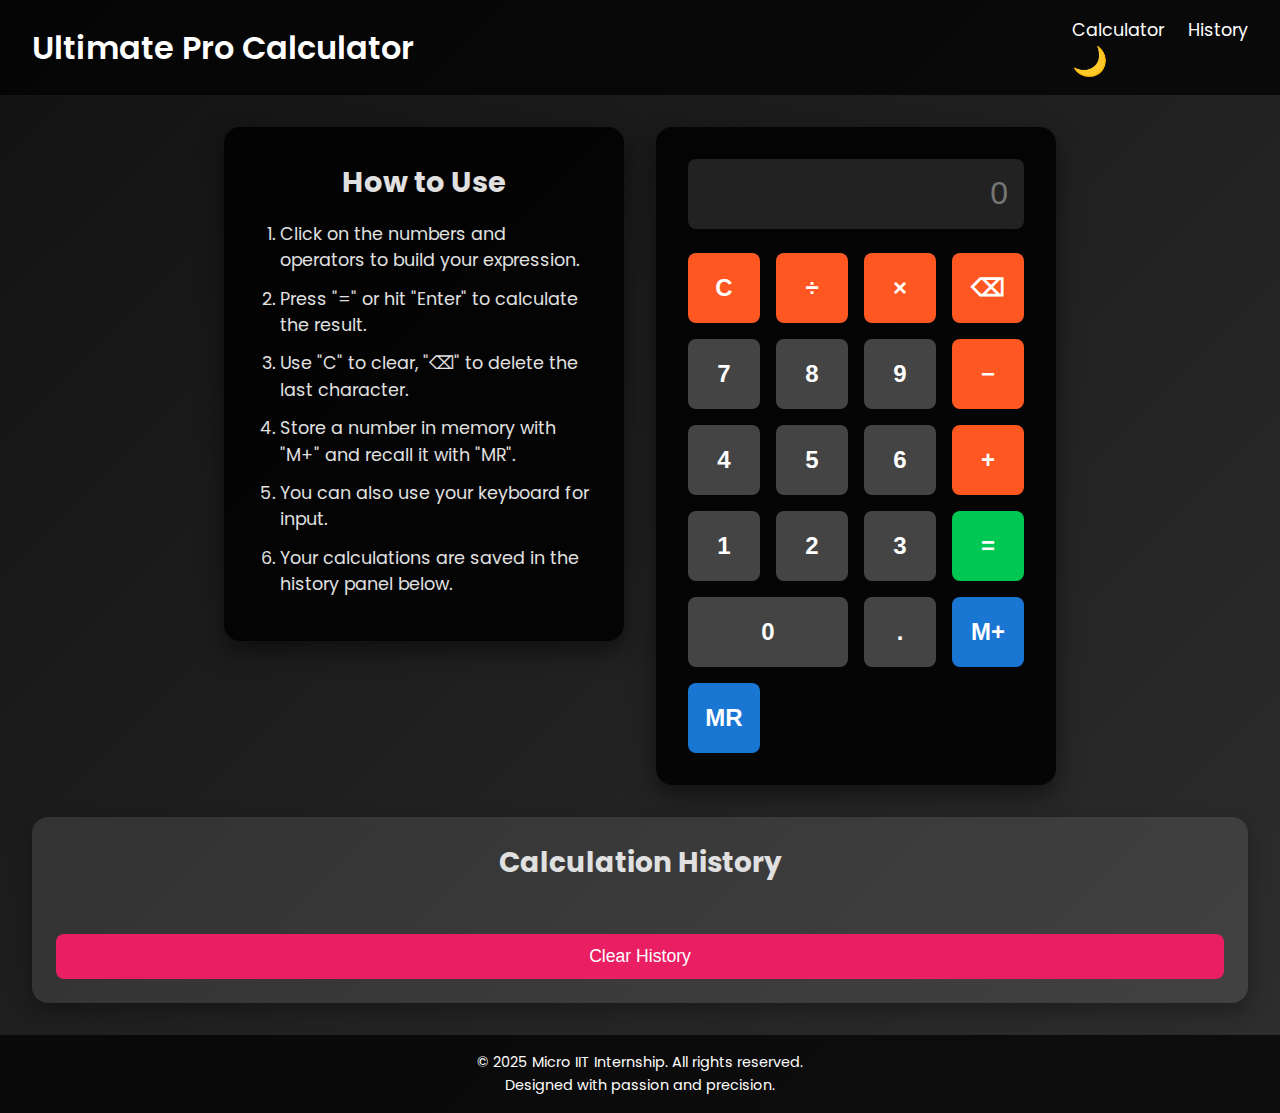
==== Calculator/index.html @ e93ee628 "Add files via upload" ====
<!DOCTYPE html>
<html lang="en">
<head>
  <meta charset="UTF-8" />
  <meta name="viewport" content="width=device-width, initial-scale=1.0" />
  <title>Ultimate Pro Calculator</title>
  <!-- Google Fonts -->
  <link href="https://fonts.googleapis.com/css2?family=Poppins:wght@300;400;600&display=swap" rel="stylesheet" />
  <link rel="stylesheet" href="style.css" />
</head>
<body class="dark-theme">
  <!-- HEADER WITH NAVIGATION -->
  <header>
    <div class="header-container">
      <h1 id="logo">Ultimate Pro Calculator</h1>
      <nav>
        <ul class="nav-list">
          <li><a href="#calculator-section">Calculator</a></li>
          <li><a href="#history-section">History</a></li>
        </ul>
        <button id="theme-toggle" aria-label="Toggle Theme" title="Switch between Dark and Light Mode">🌙</button>
      </nav>
    </div>
  </header>

  <!-- MAIN CONTENT -->
  <main>
    <div class="main-content">
      <!-- INSTRUCTIONS SIDEBAR (Left) -->
      <aside id="instructions-section" class="sidebar">
        <div class="instructions-container" role="complementary" aria-label="Instructions">
          <h2>How to Use</h2>
          <ol>
            <li>Click on the numbers and operators to build your expression.</li>
            <li>Press "=" or hit "Enter" to calculate the result.</li>
            <li>Use "C" to clear, "⌫" to delete the last character.</li>
            <li>Store a number in memory with "M+" and recall it with "MR".</li>
            <li>You can also use your keyboard for input.</li>
            <li>Your calculations are saved in the history panel below.</li>
          </ol>
        </div>
      </aside>

      <!-- CALCULATOR (Right) -->
      <section id="calculator-section">
        <div class="calculator-container" role="region" aria-label="Calculator">
          <input id="display" type="text" aria-label="Calculator display" disabled placeholder="0" />
          <div class="button-grid">
            <!-- Row 1 -->
            <button class="btn operator" data-value="C" title="Clear" aria-label="Clear" onclick="clearDisplay()">C</button>
            <button class="btn operator" data-value="/" title="Divide" aria-label="Divide" onclick="appendToDisplay('/')">÷</button>
            <button class="btn operator" data-value="*" title="Multiply" aria-label="Multiply" onclick="appendToDisplay('*')">×</button>
            <button class="btn operator" data-value="⌫" title="Delete Last" aria-label="Delete Last" onclick="deleteLast()">⌫</button>
            <!-- Row 2 -->
            <button class="btn" data-value="7" title="7" aria-label="7" onclick="appendToDisplay('7')">7</button>
            <button class="btn" data-value="8" title="8" aria-label="8" onclick="appendToDisplay('8')">8</button>
            <button class="btn" data-value="9" title="9" aria-label="9" onclick="appendToDisplay('9')">9</button>
            <button class="btn operator" data-value="-" title="Subtract" aria-label="Subtract" onclick="appendToDisplay('-')">−</button>
            <!-- Row 3 -->
            <button class="btn" data-value="4" title="4" aria-label="4" onclick="appendToDisplay('4')">4</button>
            <button class="btn" data-value="5" title="5" aria-label="5" onclick="appendToDisplay('5')">5</button>
            <button class="btn" data-value="6" title="6" aria-label="6" onclick="appendToDisplay('6')">6</button>
            <button class="btn operator" data-value="+" title="Add" aria-label="Add" onclick="appendToDisplay('+')">+</button>
            <!-- Row 4 -->
            <button class="btn" data-value="1" title="1" aria-label="1" onclick="appendToDisplay('1')">1</button>
            <button class="btn" data-value="2" title="2" aria-label="2" onclick="appendToDisplay('2')">2</button>
            <button class="btn" data-value="3" title="3" aria-label="3" onclick="appendToDisplay('3')">3</button>
            <button class="btn equals" data-value="=" title="Calculate" aria-label="Calculate" onclick="calculateResult()">=</button>
            <!-- Row 5 -->
            <button class="btn wide" data-value="0" title="0" aria-label="0" onclick="appendToDisplay('0')">0</button>
            <button class="btn" data-value="." title="Decimal" aria-label="Decimal" onclick="appendToDisplay('.')">.</button>
            <button class="btn memory" data-value="M+" title="Memory Store" aria-label="Memory Store" onclick="memoryStore()">M+</button>
            <button class="btn memory" data-value="MR" title="Memory Recall" aria-label="Memory Recall" onclick="memoryRecall()">MR</button>
          </div>
        </div>
      </section>
    </div>

    <!-- HISTORY PANEL BELOW MAIN CONTENT -->
    <section id="history-section">
      <div class="history-container" role="region" aria-label="Calculation History">
        <h2>Calculation History</h2>
        <ul id="history-list">
          <!-- History items will be appended here -->
        </ul>
        <button id="clear-history" onclick="clearHistory()">Clear History</button>
      </div>
    </section>
  </main>

  <!-- FOOTER -->
  <footer>
    <p>© 2025 Micro IIT Internship. All rights reserved.</p>
    <p>Designed with passion and precision.</p>
  </footer>

  <!-- SCRIPTS -->
  <script src="script.js"></script>
</body>
</html>
---- Calculator/style.css ----
/* ====================================================================
   Base Reset and Typography
==================================================================== */
* {
    margin: 0;
    padding: 0;
    box-sizing: border-box;
  }
  html {
    scroll-behavior: smooth;
  }
  body {
    font-family: 'Poppins', sans-serif;
    line-height: 1.6;
    transition: background-color 0.3s, color 0.3s;
    min-height: 100vh;
  }
  
  /* ====================================================================
     Themes
  ==================================================================== */
  body.dark-theme {
    background: linear-gradient(135deg, #121212, #2e2e2e);
    color: #e0e0e0;
  }
  body.light-theme {
    background: #f9f9f9;
    color: #333;
  }
  
  /* ====================================================================
     Header Styles
  ==================================================================== */
  header {
    background: rgba(0, 0, 0, 0.7);
    padding: 1rem 2rem;
    color: #fff;
  }
  .header-container {
    display: flex;
    justify-content: space-between;
    align-items: center;
  }
  #logo {
    font-size: 2rem;
    font-weight: 600;
  }
  .nav-list {
    list-style: none;
    display: flex;
    gap: 1.5rem;
    align-items: center;
  }
  .nav-list li a {
    color: #fff;
    text-decoration: none;
    font-size: 1.1rem;
    transition: color 0.2s;
  }
  .nav-list li a:hover {
    color: #ff5722;
  }
  #theme-toggle {
    background: transparent;
    border: none;
    font-size: 1.8rem;
    cursor: pointer;
    transition: transform 0.2s ease;
  }
  #theme-toggle:hover {
    transform: scale(1.15);
  }
  
  /* ====================================================================
     Main Layout
  ==================================================================== */
  main {
    padding: 2rem;
  }
  .main-content {
    display: flex;
    gap: 2rem;
    flex-wrap: wrap;
    justify-content: center;
  }
  
  /* ====================================================================
     Sidebar (Instructions) Styles
  ==================================================================== */
  .sidebar {
    flex: 1;
    min-width: 280px;
    max-width: 400px;
  }
  .instructions-container {
    background: rgba(0, 0, 0, 0.85);
    padding: 2rem;
    border-radius: 1rem;
    box-shadow: 0 10px 25px rgba(0, 0, 0, 0.5);
    animation: fadeIn 0.6s ease-out;
  }
  .instructions-container h2 {
    font-size: 1.8rem;
    margin-bottom: 1rem;
    text-align: center;
  }
  .instructions-container ol {
    margin-left: 1.5rem;
    font-size: 1.1rem;
    line-height: 1.5;
  }
  .instructions-container li {
    margin-bottom: 0.75rem;
  }
  
  /* ====================================================================
     Calculator Container Styles
  ==================================================================== */
  #calculator-section {
    flex: 1;
    min-width: 320px;
    max-width: 400px;
  }
  .calculator-container {
    background: rgba(0, 0, 0, 0.85);
    padding: 2rem;
    border-radius: 1rem;
    width: 100%;
    box-shadow: 0 10px 25px rgba(0, 0, 0, 0.5);
    animation: fadeIn 0.6s ease-out;
  }
  #display {
    width: 100%;
    height: 70px;
    background: #222;
    border: none;
    border-radius: 8px;
    padding: 0.75rem 1rem;
    font-size: 2rem;
    text-align: right;
    color: #fff;
    margin-bottom: 1.5rem;
  }
  
  /* ====================================================================
     Button Grid and Button Styles
  ==================================================================== */
  .button-grid {
    display: grid;
    grid-template-columns: repeat(4, 1fr);
    gap: 1rem;
  }
  .btn {
    height: 70px;
    font-size: 1.5rem;
    border: none;
    border-radius: 8px;
    cursor: pointer;
    background: #444;
    color: #fff;
    font-weight: 600;
    transition: background 0.15s ease, transform 0.1s ease, box-shadow 0.1s ease;
  }
  .btn:hover {
    background: #555;
    box-shadow: 0 4px 8px rgba(0, 0, 0, 0.3);
  }
  .btn:active {
    transform: scale(0.95);
  }
  .btn.operator {
    background: #ff5722;
  }
  .btn.equals {
    background: #00c853;
  }
  .btn.memory {
    background: #1976d2;
  }
  .btn.wide {
    grid-column: span 2;
  }
  
  /* ====================================================================
     History Panel Styles
  ==================================================================== */
  .history-container {
    background: rgba(255, 255, 255, 0.1);
    border-radius: 1rem;
    padding: 1.5rem;
    margin-top: 2rem;
    box-shadow: 0 8px 20px rgba(0, 0, 0, 0.3);
    animation: slideIn 0.5s ease-out;
  }
  .history-container h2 {
    margin-bottom: 1rem;
    font-size: 1.75rem;
    text-align: center;
  }
  #history-list {
    list-style: none;
    max-height: 200px;
    overflow-y: auto;
    padding: 0.5rem;
    margin-bottom: 1rem;
  }
  #history-list li {
    padding: 0.5rem;
    border-bottom: 1px solid rgba(255, 255, 255, 0.2);
    font-size: 1.1rem;
  }
  #clear-history {
    display: block;
    width: 100%;
    padding: 0.75rem;
    background: #e91e63;
    border: none;
    border-radius: 8px;
    color: #fff;
    font-size: 1.1rem;
    cursor: pointer;
    transition: background 0.2s ease;
  }
  #clear-history:hover {
    background: #c2185b;
  }
  
  /* ====================================================================
     Footer Styles
  ==================================================================== */
  footer {
    background: rgba(0, 0, 0, 0.7);
    text-align: center;
    padding: 1rem 2rem;
    color: #fff;
    font-size: 0.9rem;
  }
  
  /* ====================================================================
     Animations
  ==================================================================== */
  @keyframes fadeIn {
    from { opacity: 0; transform: translateY(-10px); }
    to { opacity: 1; transform: translateY(0); }
  }
  @keyframes slideIn {
    from { opacity: 0; transform: translateX(10px); }
    to { opacity: 1; transform: translateX(0); }
  }
  
  /* ====================================================================
     Responsive Design
  ==================================================================== */
  @media (max-width: 480px) {
    .calculator-container,
    .instructions-container {
      width: 90%;
      padding: 1.5rem;
    }
    #display {
      font-size: 1.75rem;
    }
    .btn {
      height: 60px;
      font-size: 1.3rem;
    }
    .nav-list {
      flex-direction: column;
      gap: 0.5rem;
    }
    .main-content {
      flex-direction: column;
      align-items: center;
    }
  }
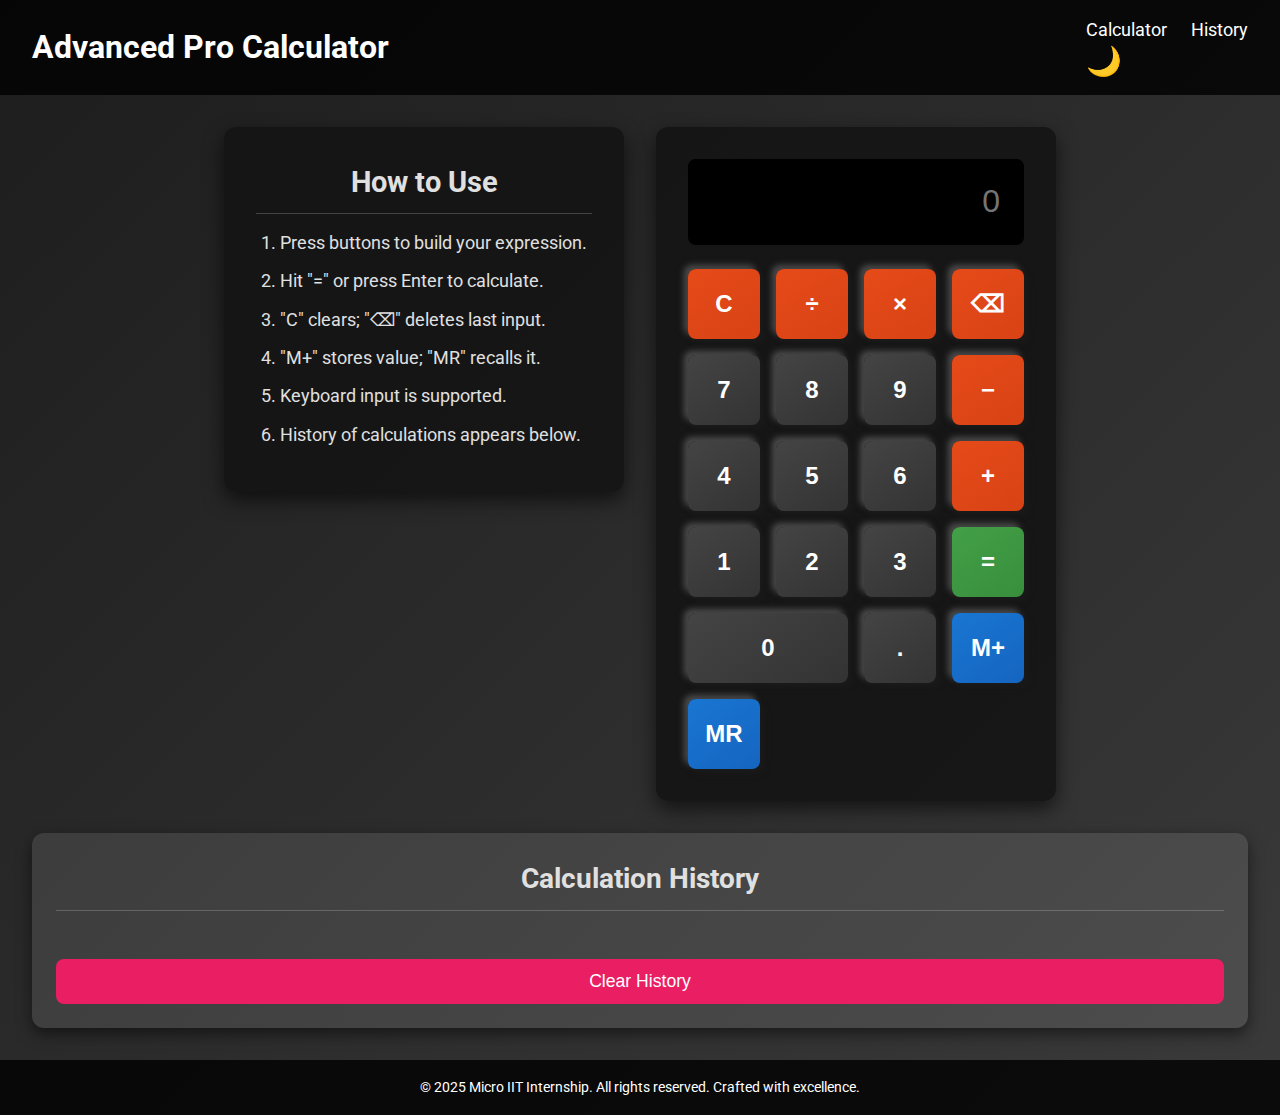
==== commit 6d8b5527: "Add files via upload" ====
--- a/Calculator/index.html
+++ b/Calculator/index.html
@@ -1,100 +1,104 @@
 <!DOCTYPE html>
 <html lang="en">
-<head>
-  <meta charset="UTF-8" />
-  <meta name="viewport" content="width=device-width, initial-scale=1.0" />
-  <title>Ultimate Pro Calculator</title>
-  <!-- Google Fonts -->
-  <link href="https://fonts.googleapis.com/css2?family=Poppins:wght@300;400;600&display=swap" rel="stylesheet" />
-  <link rel="stylesheet" href="style.css" />
-</head>
-<body class="dark-theme">
-  <!-- HEADER WITH NAVIGATION -->
-  <header>
-    <div class="header-container">
-      <h1 id="logo">Ultimate Pro Calculator</h1>
-      <nav>
-        <ul class="nav-list">
-          <li><a href="#calculator-section">Calculator</a></li>
-          <li><a href="#history-section">History</a></li>
-        </ul>
-        <button id="theme-toggle" aria-label="Toggle Theme" title="Switch between Dark and Light Mode">🌙</button>
-      </nav>
-    </div>
-  </header>
+  <head>
+    <meta charset="UTF-8" />
+    <meta name="viewport" content="width=device-width, initial-scale=1.0" />
+    <title>Advanced Pro Calculator</title>
+    <!-- Google Fonts -->
+    <link
+      href="https://fonts.googleapis.com/css2?family=Roboto:wght@300;400;700&display=swap"
+      rel="stylesheet"
+    />
+    <link rel="stylesheet" href="style.css" />
+  </head>
+  <body class="dark-theme">
+    <!-- Header -->
+    <header>
+      <div class="header-container">
+        <h1 id="logo">Advanced Pro Calculator</h1>
+        <nav>
+          <ul class="nav-list">
+            <li><a href="#calculator-section">Calculator</a></li>
+            <li><a href="#history-section">History</a></li>
+          </ul>
+          <button id="theme-toggle" title="Toggle Dark/Light Mode">🌙</button>
+        </nav>
+      </div>
+    </header>
 
-  <!-- MAIN CONTENT -->
-  <main>
-    <div class="main-content">
-      <!-- INSTRUCTIONS SIDEBAR (Left) -->
-      <aside id="instructions-section" class="sidebar">
-        <div class="instructions-container" role="complementary" aria-label="Instructions">
-          <h2>How to Use</h2>
-          <ol>
-            <li>Click on the numbers and operators to build your expression.</li>
-            <li>Press "=" or hit "Enter" to calculate the result.</li>
-            <li>Use "C" to clear, "⌫" to delete the last character.</li>
-            <li>Store a number in memory with "M+" and recall it with "MR".</li>
-            <li>You can also use your keyboard for input.</li>
-            <li>Your calculations are saved in the history panel below.</li>
-          </ol>
-        </div>
-      </aside>
+    <!-- Main Content -->
+    <main>
+      <div class="main-content">
+        <!-- Instructions Sidebar -->
+        <aside id="instructions-section" class="sidebar">
+          <div class="instructions-container">
+            <h2>How to Use</h2>
+            <ol>
+              <li>Press buttons to build your expression.</li>
+              <li>Hit "=" or press Enter to calculate.</li>
+              <li>"C" clears; "⌫" deletes last input.</li>
+              <li>"M+" stores value; "MR" recalls it.</li>
+              <li>Keyboard input is supported.</li>
+              <li>History of calculations appears below.</li>
+            </ol>
+          </div>
+        </aside>
 
-      <!-- CALCULATOR (Right) -->
-      <section id="calculator-section">
-        <div class="calculator-container" role="region" aria-label="Calculator">
-          <input id="display" type="text" aria-label="Calculator display" disabled placeholder="0" />
-          <div class="button-grid">
-            <!-- Row 1 -->
-            <button class="btn operator" data-value="C" title="Clear" aria-label="Clear" onclick="clearDisplay()">C</button>
-            <button class="btn operator" data-value="/" title="Divide" aria-label="Divide" onclick="appendToDisplay('/')">÷</button>
-            <button class="btn operator" data-value="*" title="Multiply" aria-label="Multiply" onclick="appendToDisplay('*')">×</button>
-            <button class="btn operator" data-value="⌫" title="Delete Last" aria-label="Delete Last" onclick="deleteLast()">⌫</button>
-            <!-- Row 2 -->
-            <button class="btn" data-value="7" title="7" aria-label="7" onclick="appendToDisplay('7')">7</button>
-            <button class="btn" data-value="8" title="8" aria-label="8" onclick="appendToDisplay('8')">8</button>
-            <button class="btn" data-value="9" title="9" aria-label="9" onclick="appendToDisplay('9')">9</button>
-            <button class="btn operator" data-value="-" title="Subtract" aria-label="Subtract" onclick="appendToDisplay('-')">−</button>
-            <!-- Row 3 -->
-            <button class="btn" data-value="4" title="4" aria-label="4" onclick="appendToDisplay('4')">4</button>
-            <button class="btn" data-value="5" title="5" aria-label="5" onclick="appendToDisplay('5')">5</button>
-            <button class="btn" data-value="6" title="6" aria-label="6" onclick="appendToDisplay('6')">6</button>
-            <button class="btn operator" data-value="+" title="Add" aria-label="Add" onclick="appendToDisplay('+')">+</button>
-            <!-- Row 4 -->
-            <button class="btn" data-value="1" title="1" aria-label="1" onclick="appendToDisplay('1')">1</button>
-            <button class="btn" data-value="2" title="2" aria-label="2" onclick="appendToDisplay('2')">2</button>
-            <button class="btn" data-value="3" title="3" aria-label="3" onclick="appendToDisplay('3')">3</button>
-            <button class="btn equals" data-value="=" title="Calculate" aria-label="Calculate" onclick="calculateResult()">=</button>
-            <!-- Row 5 -->
-            <button class="btn wide" data-value="0" title="0" aria-label="0" onclick="appendToDisplay('0')">0</button>
-            <button class="btn" data-value="." title="Decimal" aria-label="Decimal" onclick="appendToDisplay('.')">.</button>
-            <button class="btn memory" data-value="M+" title="Memory Store" aria-label="Memory Store" onclick="memoryStore()">M+</button>
-            <button class="btn memory" data-value="MR" title="Memory Recall" aria-label="Memory Recall" onclick="memoryRecall()">MR</button>
+        <!-- Calculator Section -->
+        <section id="calculator-section">
+          <div class="calculator-container">
+            <div class="display-container">
+              <input id="display" type="text" placeholder="0" disabled />
+            </div>
+            <div class="button-grid">
+              <!-- Row 1 -->
+              <button class="btn operator" onclick="clearDisplay()">C</button>
+              <button class="btn operator" onclick="appendToDisplay('/')">÷</button>
+              <button class="btn operator" onclick="appendToDisplay('*')">×</button>
+              <button class="btn operator" onclick="deleteLast()">⌫</button>
+              <!-- Row 2 -->
+              <button class="btn" onclick="appendToDisplay('7')">7</button>
+              <button class="btn" onclick="appendToDisplay('8')">8</button>
+              <button class="btn" onclick="appendToDisplay('9')">9</button>
+              <button class="btn operator" onclick="appendToDisplay('-')">−</button>
+              <!-- Row 3 -->
+              <button class="btn" onclick="appendToDisplay('4')">4</button>
+              <button class="btn" onclick="appendToDisplay('5')">5</button>
+              <button class="btn" onclick="appendToDisplay('6')">6</button>
+              <button class="btn operator" onclick="appendToDisplay('+')">+</button>
+              <!-- Row 4 -->
+              <button class="btn" onclick="appendToDisplay('1')">1</button>
+              <button class="btn" onclick="appendToDisplay('2')">2</button>
+              <button class="btn" onclick="appendToDisplay('3')">3</button>
+              <button class="btn equals" onclick="calculateResult()">=</button>
+              <!-- Row 5 -->
+              <button class="btn wide" onclick="appendToDisplay('0')">0</button>
+              <button class="btn" onclick="appendToDisplay('.')">.</button>
+              <button class="btn memory" onclick="memoryStore()">M+</button>
+              <button class="btn memory" onclick="memoryRecall()">MR</button>
+            </div>
           </div>
+        </section>
+      </div>
+
+      <!-- History Section -->
+      <section id="history-section">
+        <div class="history-container">
+          <h2>Calculation History</h2>
+          <ul id="history-list">
+            <!-- History items will appear here -->
+          </ul>
+          <button id="clear-history" onclick="clearHistory()">Clear History</button>
         </div>
       </section>
-    </div>
+    </main>
 
-    <!-- HISTORY PANEL BELOW MAIN CONTENT -->
-    <section id="history-section">
-      <div class="history-container" role="region" aria-label="Calculation History">
-        <h2>Calculation History</h2>
-        <ul id="history-list">
-          <!-- History items will be appended here -->
-        </ul>
-        <button id="clear-history" onclick="clearHistory()">Clear History</button>
-      </div>
-    </section>
-  </main>
-
-  <!-- FOOTER -->
-  <footer>
-    <p>© 2025 Micro IIT Internship. All rights reserved.</p>
-    <p>Designed with passion and precision.</p>
-  </footer>
-
-  <!-- SCRIPTS -->
-  <script src="script.js"></script>
-</body>
+    <!-- Footer -->
+    <footer>
+      <p>
+        © 2025 Micro IIT Internship. All rights reserved. Crafted with excellence.
+      </p>
+    </footer>
+    <script src="script.js"></script>
+  </body>
 </html>
--- a/Calculator/style.css
+++ b/Calculator/style.css
@@ -1,276 +1,372 @@
-/* ====================================================================
-   Base Reset and Typography
-==================================================================== */
+/* Base Reset & Typography */
 * {
-    margin: 0;
-    padding: 0;
-    box-sizing: border-box;
-  }
-  html {
-    scroll-behavior: smooth;
-  }
-  body {
-    font-family: 'Poppins', sans-serif;
-    line-height: 1.6;
-    transition: background-color 0.3s, color 0.3s;
-    min-height: 100vh;
-  }
-  
-  /* ====================================================================
-     Themes
-  ==================================================================== */
-  body.dark-theme {
-    background: linear-gradient(135deg, #121212, #2e2e2e);
-    color: #e0e0e0;
-  }
-  body.light-theme {
-    background: #f9f9f9;
-    color: #333;
-  }
-  
-  /* ====================================================================
-     Header Styles
-  ==================================================================== */
-  header {
-    background: rgba(0, 0, 0, 0.7);
-    padding: 1rem 2rem;
-    color: #fff;
-  }
-  .header-container {
-    display: flex;
-    justify-content: space-between;
+  margin: 0;
+  padding: 0;
+  box-sizing: border-box;
+}
+html {
+  scroll-behavior: smooth;
+}
+body {
+  font-family: 'Roboto', sans-serif;
+  line-height: 1.6;
+  min-height: 100vh;
+  transition: background-color 0.3s, color 0.3s;
+}
+
+/* Dark Theme */
+body.dark-theme {
+  background: linear-gradient(135deg, #1d1d1d, #3a3a3a);
+  color: #e0e0e0;
+}
+
+/* Light Theme (Base) */
+body.light-theme {
+  background: #f0f0f0;
+  color: #333;
+}
+
+/* Light Theme Enhancements */
+body.light-theme {
+  /* Enhanced background with a soft gradient */
+  background: linear-gradient(135deg, #ffffff, #f0f0f0);
+}
+
+body.light-theme header {
+  background: #ffffff;
+  box-shadow: 0 2px 6px rgba(0, 0, 0, 0.1);
+  color: #333;
+}
+
+body.light-theme .header-container h1 {
+  color: #333;
+}
+
+body.light-theme .nav-list a {
+  color: #555;
+}
+
+body.light-theme .nav-list a:hover {
+  color: #ff9800;
+}
+
+body.light-theme #theme-toggle {
+  color: #333;
+}
+
+body.light-theme .instructions-container {
+  background: #ffffff;
+  border: 1px solid #ddd;
+  color: #333;
+  box-shadow: 0 4px 10px rgba(0, 0, 0, 0.05);
+}
+
+body.light-theme .instructions-container h2 {
+  color: #333;
+  border-bottom: 1px solid #ccc;
+}
+
+body.light-theme .calculator-container {
+  background: #ffffff;
+  border: 1px solid #ddd;
+  box-shadow: 0 4px 15px rgba(0, 0, 0, 0.1);
+}
+
+body.light-theme .display-container {
+  background: #f9f9f9;
+  box-shadow: inset 0 4px 6px rgba(0, 0, 0, 0.1);
+}
+
+body.light-theme #display {
+  color: #333;
+  /* Light display text */
+}
+
+body.light-theme .btn {
+  background: linear-gradient(145deg, #e0e0e0, #d0d0d0);
+  color: #333;
+  box-shadow: 2px 2px 4px rgba(0, 0, 0, 0.1),
+              -2px -2px 4px rgba(255, 255, 255, 0.7);
+}
+
+body.light-theme .btn:hover {
+  background: linear-gradient(145deg, #d0d0d0, #c0c0c0);
+}
+
+body.light-theme .btn.operator {
+  background: linear-gradient(145deg, #ffcc80, #ffb74d);
+}
+
+body.light-theme .btn.equals {
+  background: linear-gradient(145deg, #a5d6a7, #81c784);
+}
+
+body.light-theme .btn.memory {
+  background: linear-gradient(145deg, #90caf9, #64b5f6);
+}
+
+body.light-theme .history-container {
+  background: #ffffff;
+  border: 1px solid #ddd;
+  box-shadow: 0 4px 10px rgba(0, 0, 0, 0.1);
+  color: #333;
+}
+
+body.light-theme #clear-history {
+  background: #f48fb1;
+}
+
+body.light-theme #clear-history:hover {
+  background: #f06292;
+}
+
+/* Header */
+header {
+  background: rgba(0, 0, 0, 0.8);
+  padding: 1rem 2rem;
+  color: #fff;
+}
+.header-container {
+  display: flex;
+  justify-content: space-between;
+  align-items: center;
+}
+#logo {
+  font-size: 2rem;
+  font-weight: 700;
+}
+.nav-list {
+  list-style: none;
+  display: flex;
+  gap: 1.5rem;
+  align-items: center;
+}
+.nav-list a {
+  color: #fff;
+  text-decoration: none;
+  font-size: 1.1rem;
+  transition: color 0.2s;
+}
+.nav-list a:hover {
+  color: #ff9800;
+}
+#theme-toggle {
+  background: transparent;
+  border: none;
+  font-size: 1.8rem;
+  cursor: pointer;
+  transition: transform 0.2s ease;
+}
+#theme-toggle:hover {
+  transform: scale(1.15);
+}
+
+/* Main Layout */
+main {
+  padding: 2rem;
+}
+.main-content {
+  display: flex;
+  gap: 2rem;
+  flex-wrap: wrap;
+  justify-content: center;
+}
+
+/* Sidebar (Instructions) */
+.sidebar {
+  flex: 1;
+  min-width: 280px;
+  max-width: 400px;
+}
+.instructions-container {
+  background: rgba(20, 20, 20, 0.9);
+  padding: 2rem;
+  border-radius: 12px;
+  box-shadow: 0 8px 20px rgba(0, 0, 0, 0.6);
+  animation: fadeIn 0.6s ease-out;
+}
+.instructions-container h2 {
+  text-align: center;
+  font-size: 1.8rem;
+  margin-bottom: 1rem;
+  border-bottom: 1px solid #444;
+  padding-bottom: 0.5rem;
+}
+.instructions-container ol {
+  margin-left: 1.5rem;
+  font-size: 1.1rem;
+  line-height: 1.5;
+}
+.instructions-container li {
+  margin-bottom: 0.75rem;
+}
+
+/* Calculator Section */
+#calculator-section {
+  flex: 1;
+  min-width: 320px;
+  max-width: 400px;
+}
+.calculator-container {
+  background: rgba(20, 20, 20, 0.9);
+  padding: 2rem;
+  border-radius: 12px;
+  width: 100%;
+  box-shadow: 0 8px 20px rgba(0, 0, 0, 0.6);
+  animation: fadeIn 0.6s ease-out;
+}
+.display-container {
+  background: #000;
+  border-radius: 8px;
+  margin-bottom: 1.5rem;
+  padding: 0.5rem;
+  box-shadow: inset 0 4px 6px rgba(0, 0, 0, 0.8);
+}
+#display {
+  width: 100%;
+  height: 70px;
+  background: transparent;
+  border: none;
+  outline: none;
+  font-size: 2rem;
+  text-align: right;
+  color: #0f0;
+  padding: 0.5rem 1rem;
+}
+
+/* Button Grid */
+.button-grid {
+  display: grid;
+  grid-template-columns: repeat(4, 1fr);
+  gap: 1rem;
+}
+.btn {
+  height: 70px;
+  font-size: 1.5rem;
+  border: none;
+  border-radius: 8px;
+  cursor: pointer;
+  background: linear-gradient(145deg, #444, #333);
+  color: #fff;
+  font-weight: 700;
+  box-shadow: 4px 4px 6px #1a1a1a, -4px -4px 6px #4d4d4d;
+  transition: background 0.15s, transform 0.1s, box-shadow 0.1s;
+}
+.btn:hover {
+  background: linear-gradient(145deg, #555, #444);
+  box-shadow: 2px 2px 4px #1a1a1a, -2px -2px 4px #4d4d4d;
+}
+.btn:active {
+  transform: scale(0.97);
+}
+.btn.operator {
+  background: linear-gradient(145deg, #e64a19, #d84315);
+}
+.btn.equals {
+  background: linear-gradient(145deg, #43a047, #388e3c);
+}
+.btn.memory {
+  background: linear-gradient(145deg, #1976d2, #1565c0);
+}
+.btn.wide {
+  grid-column: span 2;
+}
+
+/* History Section */
+.history-container {
+  background: rgba(255, 255, 255, 0.1);
+  border-radius: 12px;
+  padding: 1.5rem;
+  margin-top: 2rem;
+  box-shadow: 0 6px 15px rgba(0, 0, 0, 0.5);
+  animation: slideIn 0.5s ease-out;
+}
+.history-container h2 {
+  text-align: center;
+  font-size: 1.75rem;
+  margin-bottom: 1rem;
+  border-bottom: 1px solid rgba(255,255,255,0.2);
+  padding-bottom: 0.5rem;
+}
+#history-list {
+  list-style: none;
+  max-height: 200px;
+  overflow-y: auto;
+  padding: 0.5rem;
+  margin-bottom: 1rem;
+}
+#history-list li {
+  padding: 0.5rem;
+  border-bottom: 1px solid rgba(255, 255, 255, 0.2);
+  font-size: 1.1rem;
+}
+#clear-history {
+  display: block;
+  width: 100%;
+  padding: 0.75rem;
+  background: #e91e63;
+  border: none;
+  border-radius: 8px;
+  color: #fff;
+  font-size: 1.1rem;
+  cursor: pointer;
+  transition: background 0.2s;
+}
+#clear-history:hover {
+  background: #c2185b;
+}
+
+/* Footer */
+footer {
+  background: rgba(0, 0, 0, 0.8);
+  text-align: center;
+  padding: 1rem 2rem;
+  color: #fff;
+  font-size: 0.9rem;
+}
+
+/* Animations */
+@keyframes fadeIn {
+  from {
+    opacity: 0;
+    transform: translateY(-10px);
+  }
+  to {
+    opacity: 1;
+    transform: translateY(0);
+  }
+}
+@keyframes slideIn {
+  from {
+    opacity: 0;
+    transform: translateX(10px);
+  }
+  to {
+    opacity: 1;
+    transform: translateX(0);
+  }
+}
+
+/* Responsive */
+@media (max-width: 480px) {
+  .calculator-container,
+  .instructions-container {
+    width: 90%;
+    padding: 1.5rem;
+  }
+  #display {
+    font-size: 1.75rem;
+  }
+  .btn {
+    height: 60px;
+    font-size: 1.3rem;
+  }
+  .nav-list {
+    flex-direction: column;
+    gap: 0.5rem;
+  }
+  .main-content {
+    flex-direction: column;
     align-items: center;
   }
-  #logo {
-    font-size: 2rem;
-    font-weight: 600;
-  }
-  .nav-list {
-    list-style: none;
-    display: flex;
-    gap: 1.5rem;
-    align-items: center;
-  }
-  .nav-list li a {
-    color: #fff;
-    text-decoration: none;
-    font-size: 1.1rem;
-    transition: color 0.2s;
-  }
-  .nav-list li a:hover {
-    color: #ff5722;
-  }
-  #theme-toggle {
-    background: transparent;
-    border: none;
-    font-size: 1.8rem;
-    cursor: pointer;
-    transition: transform 0.2s ease;
-  }
-  #theme-toggle:hover {
-    transform: scale(1.15);
-  }
-  
-  /* ====================================================================
-     Main Layout
-  ==================================================================== */
-  main {
-    padding: 2rem;
-  }
-  .main-content {
-    display: flex;
-    gap: 2rem;
-    flex-wrap: wrap;
-    justify-content: center;
-  }
-  
-  /* ====================================================================
-     Sidebar (Instructions) Styles
-  ==================================================================== */
-  .sidebar {
-    flex: 1;
-    min-width: 280px;
-    max-width: 400px;
-  }
-  .instructions-container {
-    background: rgba(0, 0, 0, 0.85);
-    padding: 2rem;
-    border-radius: 1rem;
-    box-shadow: 0 10px 25px rgba(0, 0, 0, 0.5);
-    animation: fadeIn 0.6s ease-out;
-  }
-  .instructions-container h2 {
-    font-size: 1.8rem;
-    margin-bottom: 1rem;
-    text-align: center;
-  }
-  .instructions-container ol {
-    margin-left: 1.5rem;
-    font-size: 1.1rem;
-    line-height: 1.5;
-  }
-  .instructions-container li {
-    margin-bottom: 0.75rem;
-  }
-  
-  /* ====================================================================
-     Calculator Container Styles
-  ==================================================================== */
-  #calculator-section {
-    flex: 1;
-    min-width: 320px;
-    max-width: 400px;
-  }
-  .calculator-container {
-    background: rgba(0, 0, 0, 0.85);
-    padding: 2rem;
-    border-radius: 1rem;
-    width: 100%;
-    box-shadow: 0 10px 25px rgba(0, 0, 0, 0.5);
-    animation: fadeIn 0.6s ease-out;
-  }
-  #display {
-    width: 100%;
-    height: 70px;
-    background: #222;
-    border: none;
-    border-radius: 8px;
-    padding: 0.75rem 1rem;
-    font-size: 2rem;
-    text-align: right;
-    color: #fff;
-    margin-bottom: 1.5rem;
-  }
-  
-  /* ====================================================================
-     Button Grid and Button Styles
-  ==================================================================== */
-  .button-grid {
-    display: grid;
-    grid-template-columns: repeat(4, 1fr);
-    gap: 1rem;
-  }
-  .btn {
-    height: 70px;
-    font-size: 1.5rem;
-    border: none;
-    border-radius: 8px;
-    cursor: pointer;
-    background: #444;
-    color: #fff;
-    font-weight: 600;
-    transition: background 0.15s ease, transform 0.1s ease, box-shadow 0.1s ease;
-  }
-  .btn:hover {
-    background: #555;
-    box-shadow: 0 4px 8px rgba(0, 0, 0, 0.3);
-  }
-  .btn:active {
-    transform: scale(0.95);
-  }
-  .btn.operator {
-    background: #ff5722;
-  }
-  .btn.equals {
-    background: #00c853;
-  }
-  .btn.memory {
-    background: #1976d2;
-  }
-  .btn.wide {
-    grid-column: span 2;
-  }
-  
-  /* ====================================================================
-     History Panel Styles
-  ==================================================================== */
-  .history-container {
-    background: rgba(255, 255, 255, 0.1);
-    border-radius: 1rem;
-    padding: 1.5rem;
-    margin-top: 2rem;
-    box-shadow: 0 8px 20px rgba(0, 0, 0, 0.3);
-    animation: slideIn 0.5s ease-out;
-  }
-  .history-container h2 {
-    margin-bottom: 1rem;
-    font-size: 1.75rem;
-    text-align: center;
-  }
-  #history-list {
-    list-style: none;
-    max-height: 200px;
-    overflow-y: auto;
-    padding: 0.5rem;
-    margin-bottom: 1rem;
-  }
-  #history-list li {
-    padding: 0.5rem;
-    border-bottom: 1px solid rgba(255, 255, 255, 0.2);
-    font-size: 1.1rem;
-  }
-  #clear-history {
-    display: block;
-    width: 100%;
-    padding: 0.75rem;
-    background: #e91e63;
-    border: none;
-    border-radius: 8px;
-    color: #fff;
-    font-size: 1.1rem;
-    cursor: pointer;
-    transition: background 0.2s ease;
-  }
-  #clear-history:hover {
-    background: #c2185b;
-  }
-  
-  /* ====================================================================
-     Footer Styles
-  ==================================================================== */
-  footer {
-    background: rgba(0, 0, 0, 0.7);
-    text-align: center;
-    padding: 1rem 2rem;
-    color: #fff;
-    font-size: 0.9rem;
-  }
-  
-  /* ====================================================================
-     Animations
-  ==================================================================== */
-  @keyframes fadeIn {
-    from { opacity: 0; transform: translateY(-10px); }
-    to { opacity: 1; transform: translateY(0); }
-  }
-  @keyframes slideIn {
-    from { opacity: 0; transform: translateX(10px); }
-    to { opacity: 1; transform: translateX(0); }
-  }
-  
-  /* ====================================================================
-     Responsive Design
-  ==================================================================== */
-  @media (max-width: 480px) {
-    .calculator-container,
-    .instructions-container {
-      width: 90%;
-      padding: 1.5rem;
-    }
-    #display {
-      font-size: 1.75rem;
-    }
-    .btn {
-      height: 60px;
-      font-size: 1.3rem;
-    }
-    .nav-list {
-      flex-direction: column;
-      gap: 0.5rem;
-    }
-    .main-content {
-      flex-direction: column;
-      align-items: center;
-    }
-  }
-  +}
